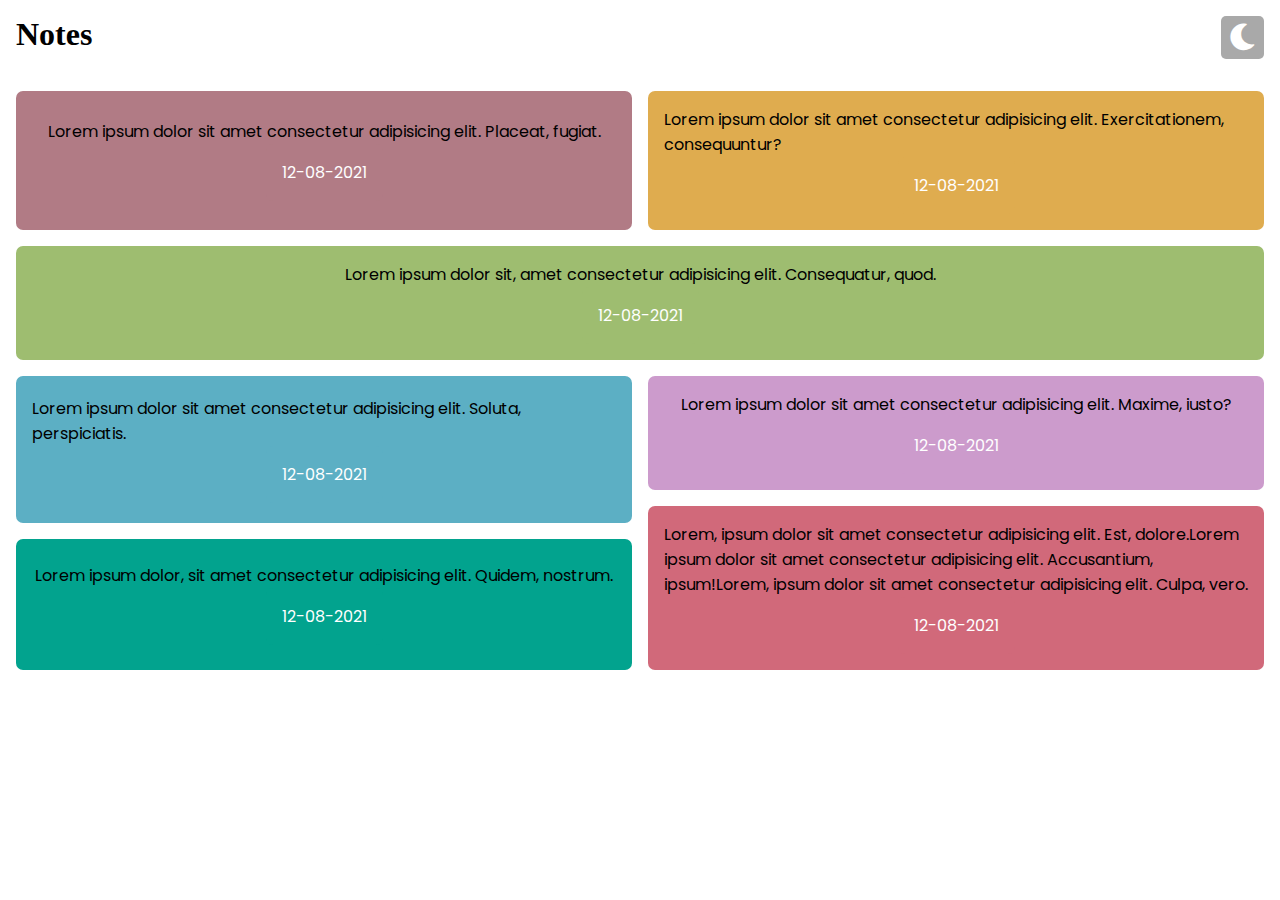
==== index.html @ fe59e450 "work in progress" ====
<!DOCTYPE html>
<html lang="en">
  <head>
    <meta charset="UTF-8" />
    <meta http-equiv="X-UA-Compatible" content="IE=edge" />
    <meta name="viewport" content="width=device-width, initial-scale=1.0" />
    <title>DO</title>
    <link rel="stylesheet" href="all.min.css" />
    <link rel="stylesheet" href="style.css" />
  </head>
  <body>
    <div class="Container">
      <div class="firstLevel">
        <p class="text">Notes</p>
        <!-- <button class="btn" onclick="myFunction()">
          <i class="fas fa-2x fa-moon"></i>
        </button> -->
        <button class="btn">
          <i class="fas fa-2x fa-moon"></i>
        </button>
        <!-- <h2><i class="fas fa-moon"></i></h2> -->
      </div>
      <div class="wrapper">
        <div class="box box1">
          Lorem ipsum dolor sit amet consectetur adipisicing elit. Placeat,
          fugiat.
          <div class="nested">
            <p>12-08-2021</p>
          </div>
        </div>
        <div class="box box2">
          Lorem ipsum dolor sit amet consectetur adipisicing elit.
          Exercitationem, consequuntur?
          <div class="nested">
            <p>12-08-2021</p>
          </div>
        </div>
        <div class="box box3">
          Lorem ipsum dolor sit, amet consectetur adipisicing elit. Consequatur,
          quod.
          <div class="nested">
            <p>12-08-2021</p>
          </div>
        </div>
        <div class="box box4">
          Lorem ipsum dolor sit amet consectetur adipisicing elit. Soluta,
          perspiciatis.
          <div class="nested">
            <p>12-08-2021</p>
          </div>
        </div>
        <div class="box box5">
          Lorem ipsum dolor sit amet consectetur adipisicing elit. Maxime,
          iusto?
          <div class="nested">
            <p>12-08-2021</p>
          </div>
        </div>
        <div class="box box6">
          Lorem, ipsum dolor sit amet consectetur adipisicing elit. Est,
          dolore.Lorem ipsum dolor sit amet consectetur adipisicing elit.
          Accusantium, ipsum!Lorem, ipsum dolor sit amet consectetur adipisicing
          elit. Culpa, vero.
          <div class="nested">
            <p>12-08-2021</p>
          </div>
        </div>
        <div class="box box7">
          Lorem ipsum dolor, sit amet consectetur adipisicing elit. Quidem,
          nostrum.
          <div class="nested">
            <p>12-08-2021</p>
          </div>
        </div>
      </div>
    </div>

    <script src="Script.js"></script>
  </body>
</html>
---- style.css ----
@import url("https://fonts.googleapis.com/css2?family=Indie+Flower&display=swap");
@import url("https://fonts.googleapis.com/css2?family=Indie+Flower&family=Poppins:wght@300&display=swap");
* {
  margin: 0;
  padding: 0;
  box-sizing: border-box;
}

body {
  background-color: white;
  color: black;
}

.Container {
  padding: 1rem;
  /* background-color: white; */
  background-color: inherit;
  color: inherit;
}
.darkmode {
  background-color: black;
  color: white;
}

.wrapper {
  font-family: "Poppins", "San-serif";
  display: grid;
  grid-template-columns: 1fr 1fr;
  grid-gap: 1rem;
  /* color: black; */
}

.wrapper div {
  /* background: pink; */
  border-radius: 7px;
  padding: 1rem;
}
.firstLevel {
  display: flex;
  justify-content: space-between;
  margin-bottom: 2rem;
}
.firstLevel p {
  font-size: 2rem;
  font-weight: 700;
  /* color: white; */
}
.firstLevel button {
  background-color: #a9a9a9;
  padding: 0.5rem;
  border-radius: 5px;
  border: none;
  cursor: pointer;
}
.darkModeBtn {
  /* background-color: rgb(51, 48, 48); */
  background-color: pink;
  color: pink;
}
.firstLevel i {
  /* background-color: rgb(51, 48, 48); */
  color: white;
}

/* Grids layout  */
.box {
  display: flex;
  flex-direction: column;
  align-items: center;
  justify-content: center;
  cursor: pointer;
}

.box1 {
  background-color: rgb(177, 123, 133);
  /* display: grid;
  grid-template: 1fr; */
  /* display: flex;
  flex-direction: column; */
  /* justify-content: center;
  align-items: center; */
}
.box2 {
  background-color: rgb(223, 172, 79);
}
.box3 {
  background-color: rgb(158, 189, 112);
  grid-column: 1/3;
  min-height: 100px;
  max-height: auto;
}
.box4 {
  background-color: rgb(92, 175, 196);
  grid-row: 3/5;
}
.box5 {
  background-color: rgb(204, 155, 204);
}
.box6 {
  background-color: rgb(209, 105, 122);
  grid-row: 4/7;
  /* height: 500px; */
}
.box7 {
  background-color: rgb(2, 163, 142);
  grid-row: 5/7;
}
.nested {
  background-color: inherit;
}
.nested p {
  color: white;
  background-color: inherit;
  /* align-items: flex-end; */
  /* justify-content: center; */
  /* display: none; */
}

/* .dark-mode {
  background-color: black;
  color: white;
} */
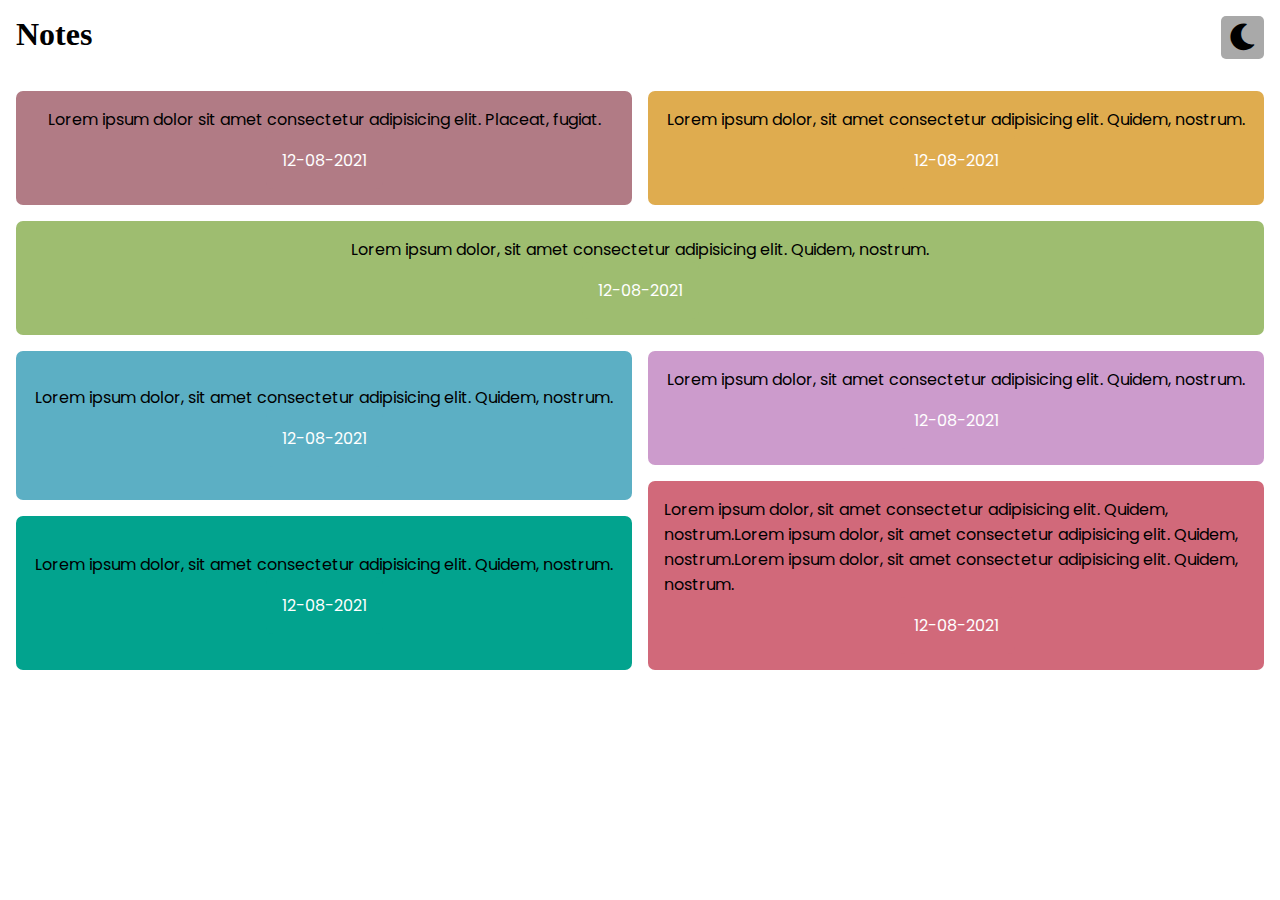
==== commit d1f7eb13: "text area added" ====
--- a/index.html
+++ b/index.html
@@ -22,52 +22,72 @@
       </div>
       <div class="wrapper">
         <div class="box box1">
-          Lorem ipsum dolor sit amet consectetur adipisicing elit. Placeat,
-          fugiat.
+          <a href="/view.html"
+            >Lorem ipsum dolor sit amet consectetur adipisicing elit. Placeat,
+            fugiat.</a
+          >
+
           <div class="nested">
             <p>12-08-2021</p>
           </div>
         </div>
         <div class="box box2">
-          Lorem ipsum dolor sit amet consectetur adipisicing elit.
-          Exercitationem, consequuntur?
+          <a href="/view.html"
+            >Lorem ipsum dolor, sit amet consectetur adipisicing elit. Quidem,
+            nostrum.</a
+          >
+
           <div class="nested">
             <p>12-08-2021</p>
           </div>
         </div>
         <div class="box box3">
-          Lorem ipsum dolor sit, amet consectetur adipisicing elit. Consequatur,
-          quod.
+          <a href="/view.html"
+            >Lorem ipsum dolor, sit amet consectetur adipisicing elit. Quidem,
+            nostrum.</a
+          >
+
           <div class="nested">
             <p>12-08-2021</p>
           </div>
         </div>
         <div class="box box4">
-          Lorem ipsum dolor sit amet consectetur adipisicing elit. Soluta,
-          perspiciatis.
+          <a href="/view.html"
+            >Lorem ipsum dolor, sit amet consectetur adipisicing elit. Quidem,
+            nostrum.</a
+          >
+
           <div class="nested">
             <p>12-08-2021</p>
           </div>
         </div>
         <div class="box box5">
-          Lorem ipsum dolor sit amet consectetur adipisicing elit. Maxime,
-          iusto?
+          <a href="/view.html"
+            >Lorem ipsum dolor, sit amet consectetur adipisicing elit. Quidem,
+            nostrum.</a
+          >
+
           <div class="nested">
             <p>12-08-2021</p>
           </div>
         </div>
         <div class="box box6">
-          Lorem, ipsum dolor sit amet consectetur adipisicing elit. Est,
-          dolore.Lorem ipsum dolor sit amet consectetur adipisicing elit.
-          Accusantium, ipsum!Lorem, ipsum dolor sit amet consectetur adipisicing
-          elit. Culpa, vero.
+          <a href="/view.html"
+            >Lorem ipsum dolor, sit amet consectetur adipisicing elit. Quidem,
+            nostrum.Lorem ipsum dolor, sit amet consectetur adipisicing elit.
+            Quidem, nostrum.Lorem ipsum dolor, sit amet consectetur adipisicing
+            elit. Quidem, nostrum.</a
+          >
           <div class="nested">
             <p>12-08-2021</p>
           </div>
         </div>
         <div class="box box7">
-          Lorem ipsum dolor, sit amet consectetur adipisicing elit. Quidem,
-          nostrum.
+          <a href="/view.html"
+            >Lorem ipsum dolor, sit amet consectetur adipisicing elit. Quidem,
+            nostrum.</a
+          >
+
           <div class="nested">
             <p>12-08-2021</p>
           </div>
--- a/style.css
+++ b/style.css
@@ -5,7 +5,10 @@
   padding: 0;
   box-sizing: border-box;
 }
-
+a {
+  text-decoration: none;
+  color: inherit;
+}
 body {
   background-color: white;
   color: black;
@@ -18,7 +21,7 @@
   color: inherit;
 }
 .darkmode {
-  background-color: black;
+  background-color: white;
   color: white;
 }
 
@@ -59,7 +62,8 @@
 }
 .firstLevel i {
   /* background-color: rgb(51, 48, 48); */
-  color: white;
+  color: inherit;
+  background-color: inherit;
 }
 
 /* Grids layout  */
